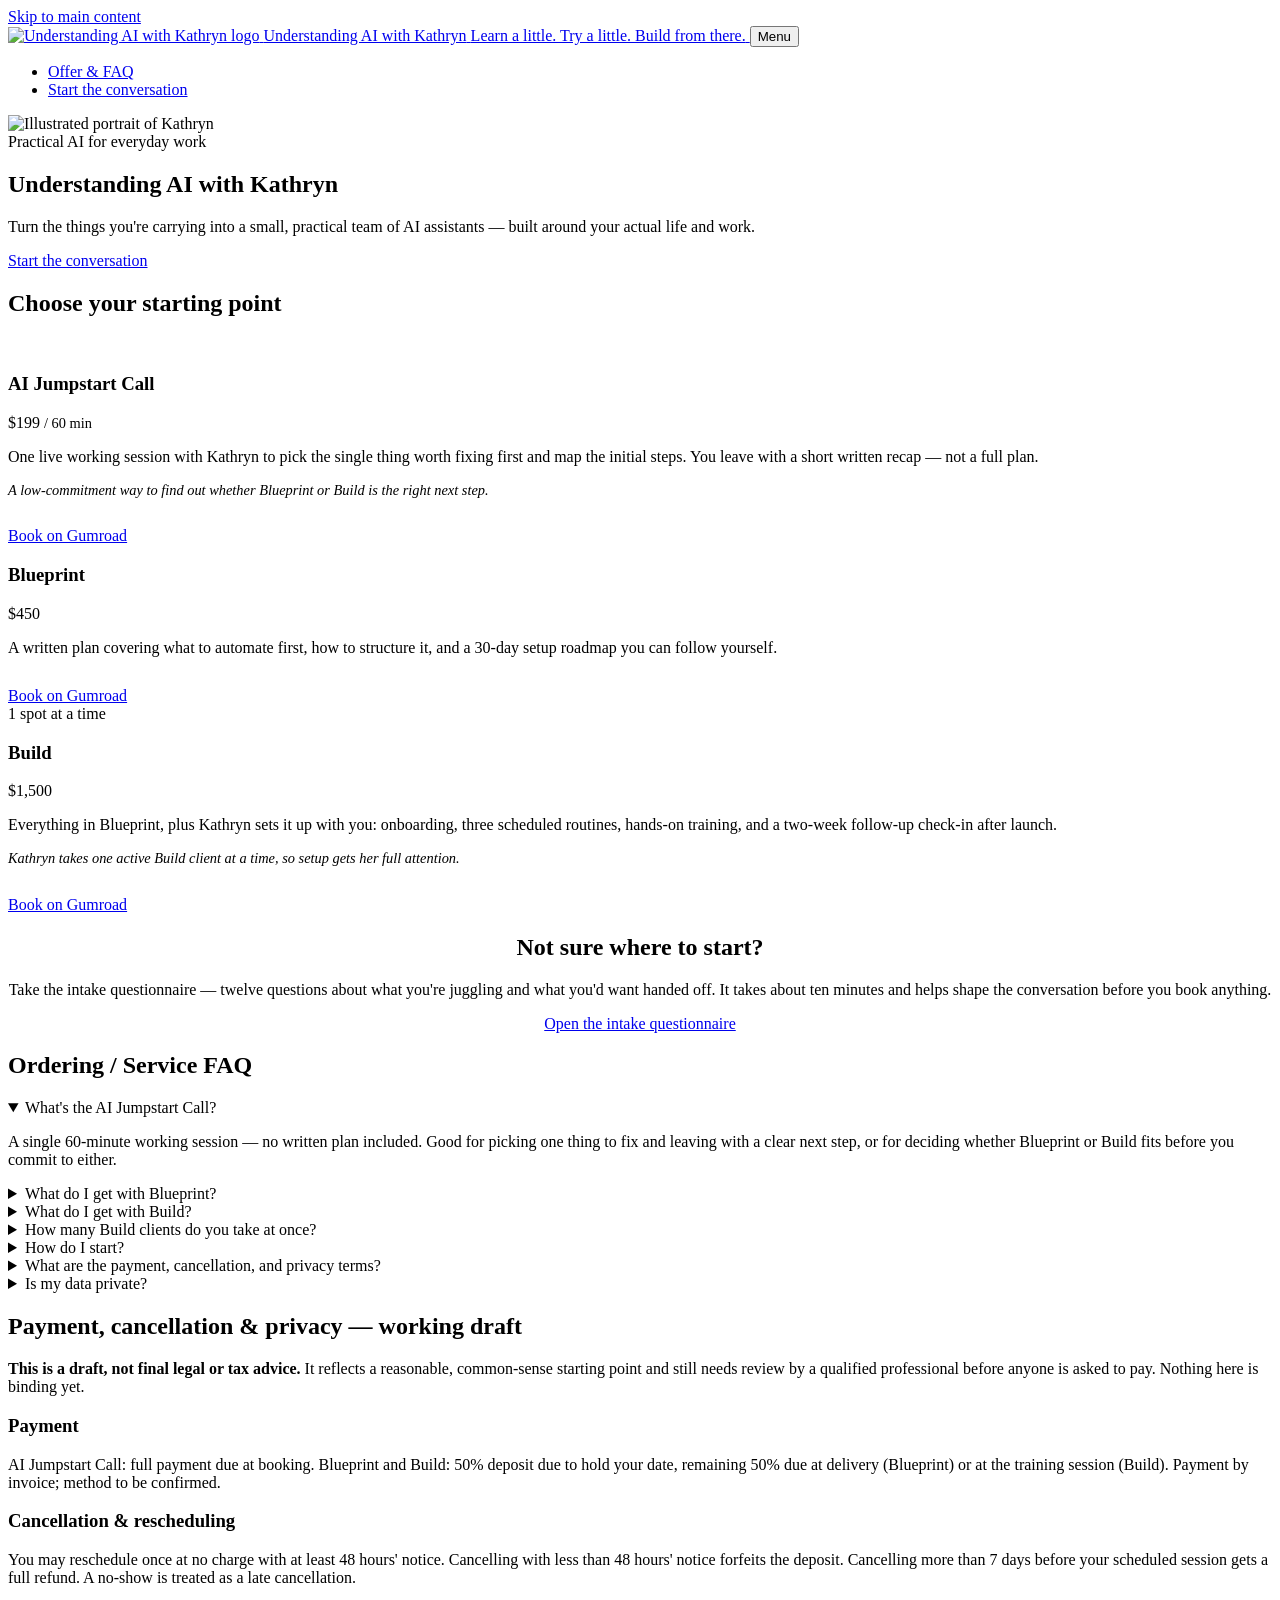
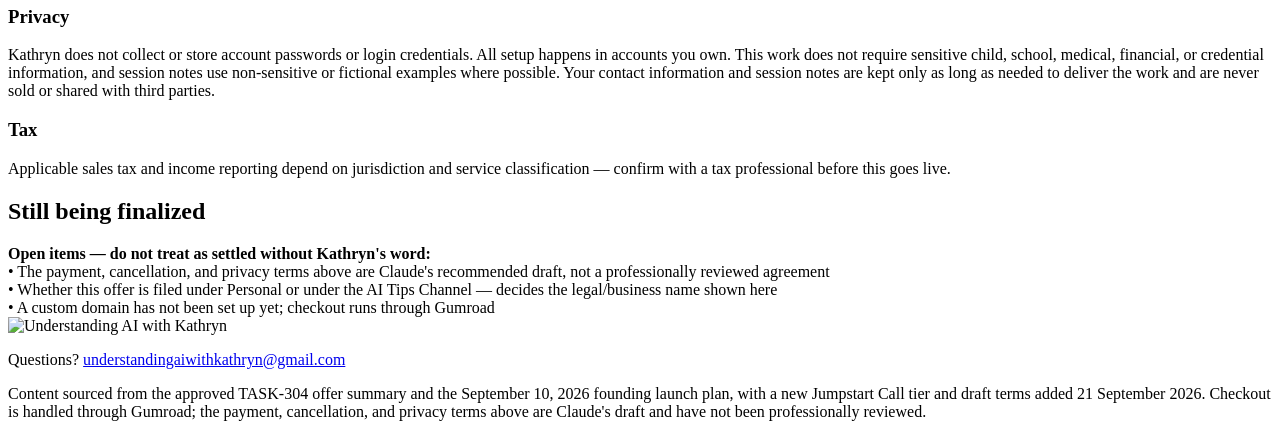
==== index.html @ ce2ab8af "Add files via upload" ====
<!DOCTYPE html>
<html lang="en">
<head>
<meta charset="UTF-8">
<meta name="viewport" content="width=device-width, initial-scale=1.0">
<title>Understanding AI with Kathryn — AI Consulting</title>
<meta name="description" content="Practical AI consulting with Kathryn — book a Jumpstart Call, Blueprint, or Build.">
<meta name="robots" content="noindex, nofollow">
<meta property="og:title" content="Understanding AI with Kathryn">
<meta property="og:description" content="Practical AI consulting with Kathryn — book a Jumpstart Call, Blueprint, or Build.">
<meta property="og:image" content="assets/og-image.jpg">
<meta property="og:type" content="website">
<meta name="twitter:card" content="summary_large_image">
<link rel="icon" href="assets/uaiwk-icon.png">
<link rel="stylesheet" href="assets/brand.css">
</head>
<body>
<a class="skip-link" href="#main">Skip to main content</a>

<header class="site-header">
  <div class="bar">
    <a class="brand-lockup" href="index.html">
      <img src="assets/uaiwk-icon.png" alt="Understanding AI with Kathryn logo">
      <span>
        <span class="name">Understanding AI with Kathryn</span>
        <span class="subline">Learn a little. Try a little. Build from there.</span>
      </span>
    </a>
    <button class="nav-toggle" type="button" aria-controls="primary-nav">Menu</button>
    <nav class="primary-nav" id="primary-nav" aria-label="Primary">
      <ul>
        <li><a href="index.html" aria-current="page">Offer &amp; FAQ</a></li>
        <li><a href="intake.html">Start the conversation</a></li>
      </ul>
    </nav>
  </div>
</header>

<main id="main">

  <section class="hero">
    <div class="wrap">
      <img class="hero-portrait" src="assets/kathryn-portrait.png" alt="Illustrated portrait of Kathryn">
      <div class="eyebrow italic-accent">Practical AI for everyday work</div>
      <h1>Understanding AI with Kathryn</h1>
      <p class="lede">Turn the things you're carrying into a small, practical team of AI assistants — built around your actual life and work.</p>
      <a class="btn" href="intake.html">Start the conversation</a>
    </div>
  </section>

  <div class="wrap">

    <section aria-labelledby="tiers-heading">
      <div class="tiers-heading-row">
        <h2 id="tiers-heading">Choose your starting point</h2>
        <img class="ai-steps-badge" src="assets/ai-steps-badge.png" alt="" aria-hidden="true">
      </div>
      <div class="tiers">
        <div class="tier">
          <h3>AI Jumpstart Call</h3>
          <p class="price">$199 <span style="font-size:.9rem;font-weight:normal;">/ 60 min</span></p>
          <p>One live working session with Kathryn to pick the single thing worth fixing first and map the initial steps. You leave with a short written recap — not a full plan.</p>
          <p style="font-style:italic;color:var(--brown);font-size:.9rem;">A low-commitment way to find out whether Blueprint or Build is the right next step.</p>
          <a class="btn" href="https://5730209363753.gumroad.com/l/ai-jumpstart-call" style="display:inline-block;margin-top:14px;">Book on Gumroad</a>
        </div>
        <div class="tier">
          <h3>Blueprint</h3>
          <p class="price">$450</p>
          <p>A written plan covering what to automate first, how to structure it, and a 30-day setup roadmap you can follow yourself.</p>
          <a class="btn" href="https://5730209363753.gumroad.com/l/blueprint" style="display:inline-block;margin-top:14px;">Book on Gumroad</a>
        </div>
        <div class="tier build">
          <span class="spot-badge">1 spot at a time</span>
          <h3>Build</h3>
          <p class="price">$1,500</p>
          <p>Everything in Blueprint, plus Kathryn sets it up with you: onboarding, three scheduled routines, hands-on training, and a two-week follow-up check-in after launch.</p>
          <p style="font-style:italic;color:var(--brown);font-size:.9rem;">Kathryn takes one active Build client at a time, so setup gets her full attention.</p>
          <a class="btn" href="https://5730209363753.gumroad.com/l/build" style="display:inline-block;margin-top:14px;">Book on Gumroad</a>
        </div>
      </div>
    </section>

    <section aria-labelledby="intake-cta-heading" class="card" style="text-align:center;">
      <h2 id="intake-cta-heading" style="border:none;">Not sure where to start?</h2>
      <p>Take the intake questionnaire — twelve questions about what you're juggling and what you'd want handed off. It takes about ten minutes and helps shape the conversation before you book anything.</p>
      <a class="btn" href="intake.html">Open the intake questionnaire</a>
    </section>

    <section aria-labelledby="faq-heading">
      <h2 id="faq-heading">Ordering / Service FAQ</h2>

      <details class="faq-item" open>
        <summary>What's the AI Jumpstart Call?</summary>
        <p>A single 60-minute working session — no written plan included. Good for picking one thing to fix and leaving with a clear next step, or for deciding whether Blueprint or Build fits before you commit to either.</p>
      </details>
      <details class="faq-item">
        <summary>What do I get with Blueprint?</summary>
        <p>A written plan covering your client journey, onboarding boundaries, and a 30-day setup plan — yours to implement on your own timeline.</p>
      </details>
      <details class="faq-item">
        <summary>What do I get with Build?</summary>
        <p>Everything in Blueprint, plus Kathryn's direct setup work: three scheduled routines built and running, a training walkthrough, a welcome and setup record, and a two-week follow-up to catch anything that needs adjusting.</p>
      </details>
      <details class="faq-item">
        <summary>How many Build clients do you take at once?</summary>
        <p>One at a time, so each setup gets full attention before the next one starts.</p>
      </details>
      <details class="faq-item">
        <summary>How do I start?</summary>
        <p>Choose a tier above and book it through Gumroad, or email <a href="mailto:understandingaiwithkathryn@gmail.com">understandingaiwithkathryn@gmail.com</a> first if you'd rather talk it through. You can also fill out the <a href="intake.html">intake questionnaire</a> before or after booking — it emails your answers to Kathryn, but booking and payment only happen through Gumroad.</p>
      </details>
      <details class="faq-item">
        <summary>What are the payment, cancellation, and privacy terms?</summary>
        <p>Working draft below — not yet finalized by a professional reviewer. Please read it before you book; email Kathryn first if anything is unclear.</p>
      </details>
      <details class="faq-item">
        <summary>Is my data private?</summary>
        <p>Setup happens in accounts you own and control. Kathryn doesn't ask for or store your passwords or account credentials, and this work does not require sensitive child, school, medical, financial, or credential information. Full written privacy terms will be confirmed before setup begins — see the draft below.</p>
      </details>
    </section>

    <section aria-labelledby="terms-heading">
      <h2 id="terms-heading">Payment, cancellation &amp; privacy — working draft</h2>
      <div class="notice" style="margin-bottom:18px;">
        <strong>This is a draft, not final legal or tax advice.</strong> It reflects a reasonable, common-sense starting point and still needs review by a qualified professional before anyone is asked to pay. Nothing here is binding yet.
      </div>

      <h3>Payment</h3>
      <p>AI Jumpstart Call: full payment due at booking. Blueprint and Build: 50% deposit due to hold your date, remaining 50% due at delivery (Blueprint) or at the training session (Build). Payment by invoice; method to be confirmed.</p>

      <h3>Cancellation &amp; rescheduling</h3>
      <p>You may reschedule once at no charge with at least 48 hours' notice. Cancelling with less than 48 hours' notice forfeits the deposit. Cancelling more than 7 days before your scheduled session gets a full refund. A no-show is treated as a late cancellation.</p>

      <h3>Privacy</h3>
      <p>Kathryn does not collect or store account passwords or login credentials. All setup happens in accounts you own. This work does not require sensitive child, school, medical, financial, or credential information, and session notes use non-sensitive or fictional examples where possible. Your contact information and session notes are kept only as long as needed to deliver the work and are never sold or shared with third parties.</p>

      <h3>Tax</h3>
      <p>Applicable sales tax and income reporting depend on jurisdiction and service classification — confirm with a tax professional before this goes live.</p>
    </section>

    <section aria-labelledby="open-heading">
      <h2 id="open-heading">Still being finalized</h2>
      <div class="notice">
        <strong>Open items — do not treat as settled without Kathryn's word:</strong><br>
        &bull; The payment, cancellation, and privacy terms above are Claude's recommended draft, not a professionally reviewed agreement<br>
        &bull; Whether this offer is filed under Personal or under the AI Tips Channel — decides the legal/business name shown here<br>
        &bull; A custom domain has not been set up yet; checkout runs through Gumroad
      </div>
    </section>

  </div>
</main>

<footer class="site-footer">
  <img class="footer-logo" src="assets/footer-logo.jpg" alt="Understanding AI with Kathryn">
  <p>Questions? <a href="mailto:understandingaiwithkathryn@gmail.com">understandingaiwithkathryn@gmail.com</a></p>
  <p>Content sourced from the approved TASK-304 offer summary and the September 10, 2026 founding launch plan, with a new Jumpstart Call tier and draft terms added 21 September 2026. Checkout is handled through Gumroad; the payment, cancellation, and privacy terms above are Claude's draft and have not been professionally reviewed.</p>
</footer>

<script src="assets/site.js"></script>
</body>
</html>
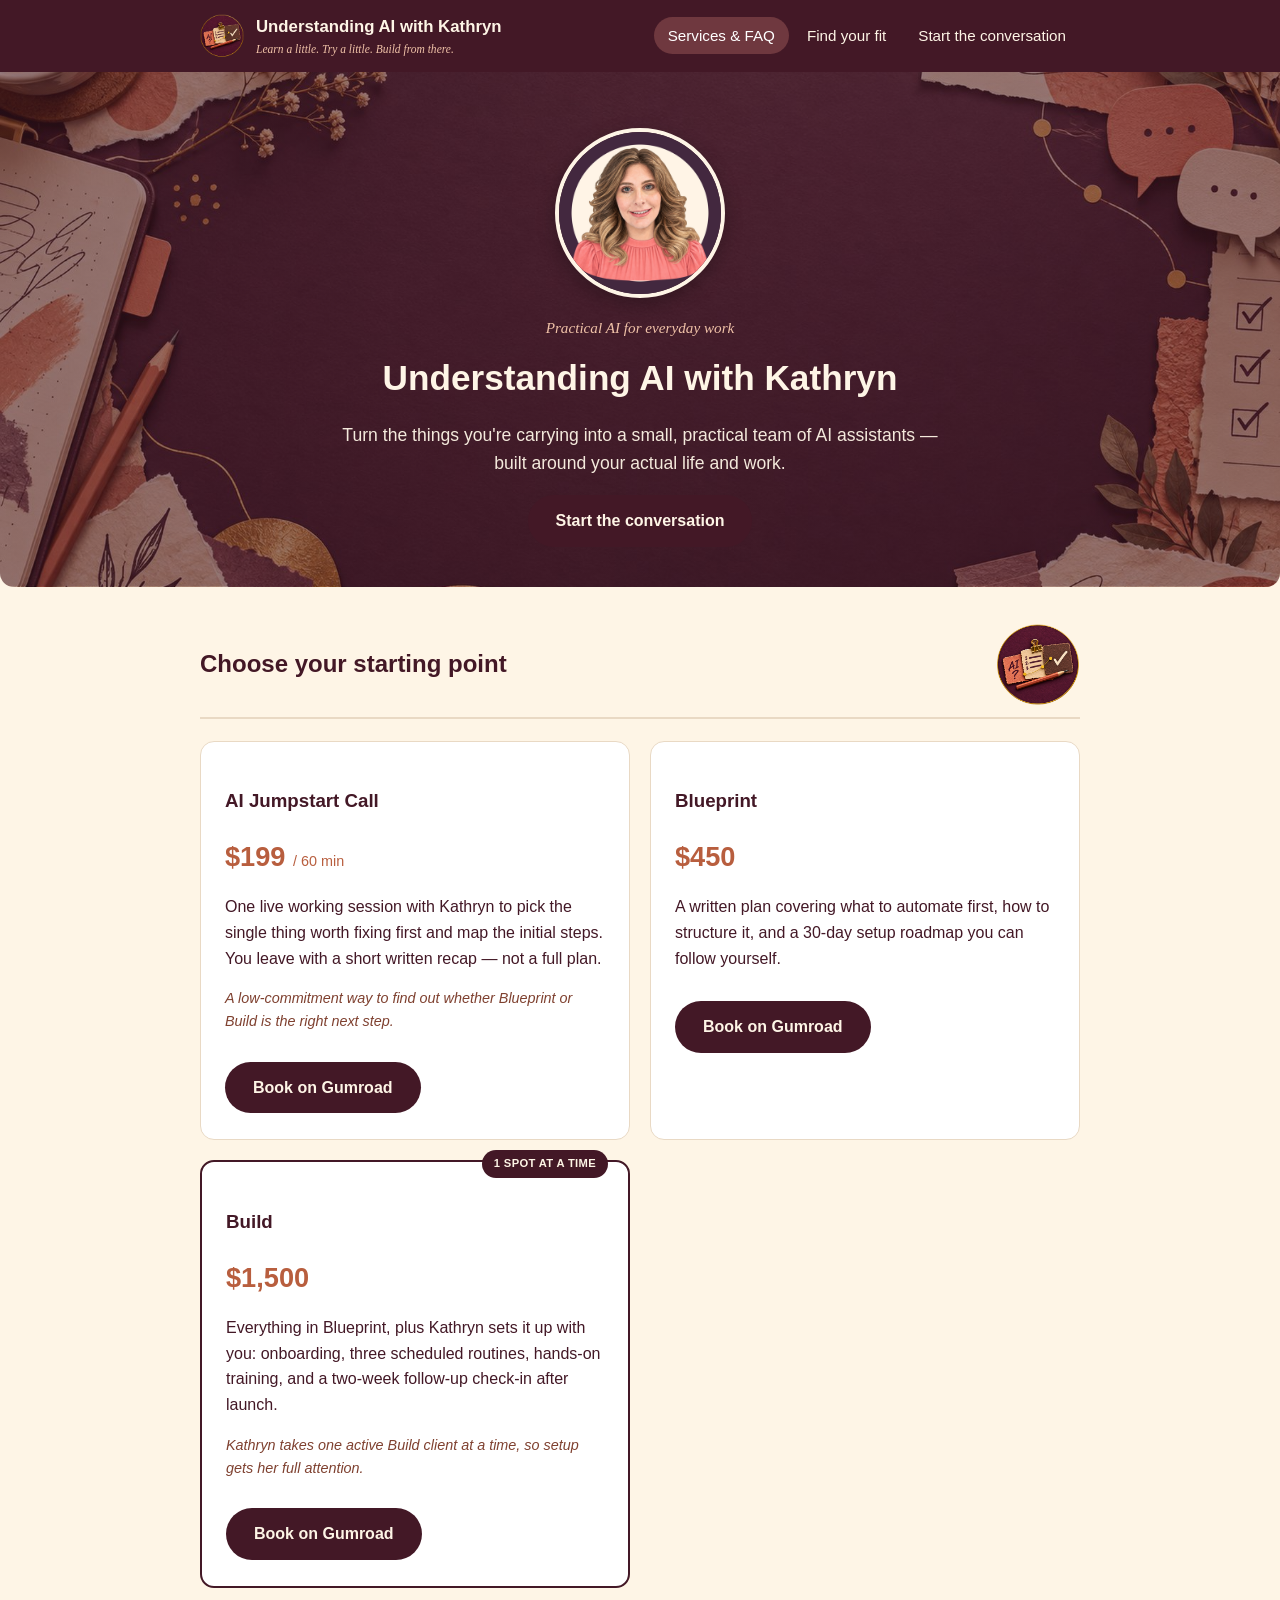
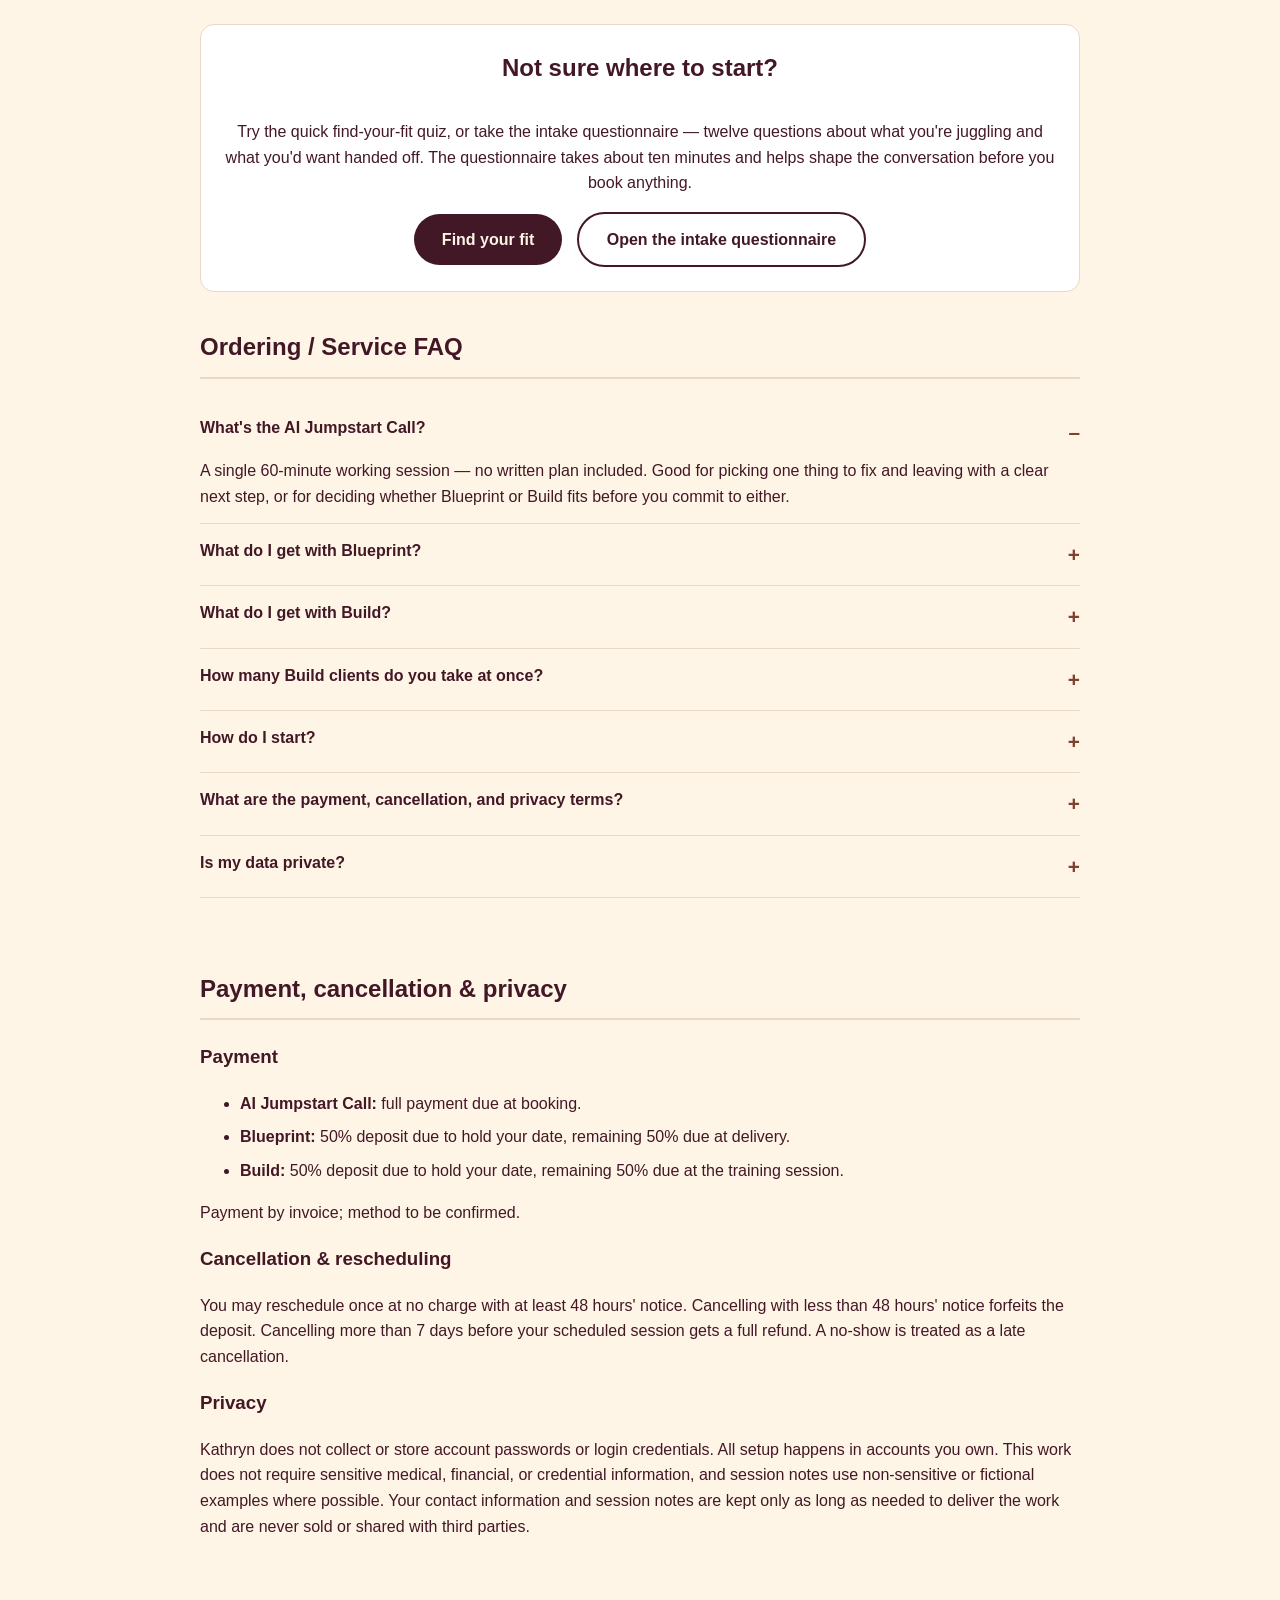
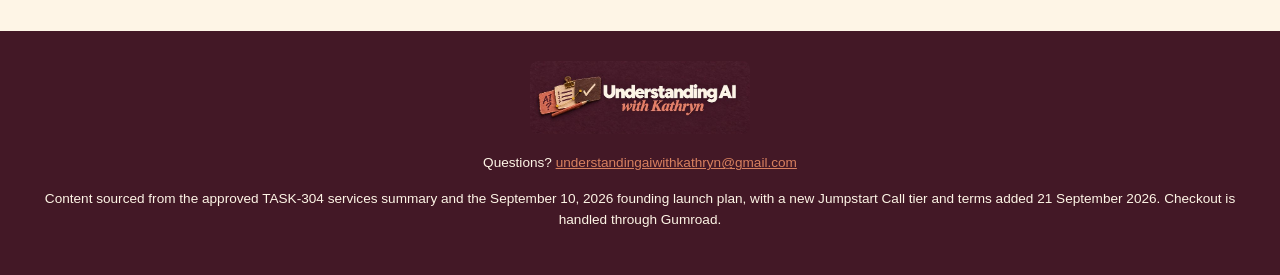
==== commit 6b51f127: "Update index.html" ====
--- a/index.html
+++ b/index.html
@@ -29,7 +29,8 @@
     <button class="nav-toggle" type="button" aria-controls="primary-nav">Menu</button>
     <nav class="primary-nav" id="primary-nav" aria-label="Primary">
       <ul>
-        <li><a href="index.html" aria-current="page">Offer &amp; FAQ</a></li>
+        <li><a href="index.html" aria-current="page">Services &amp; FAQ</a></li>
+        <li><a href="find-your-fit.html">Find your fit</a></li>
         <li><a href="intake.html">Start the conversation</a></li>
       </ul>
     </nav>
@@ -82,8 +83,9 @@
 
     <section aria-labelledby="intake-cta-heading" class="card" style="text-align:center;">
       <h2 id="intake-cta-heading" style="border:none;">Not sure where to start?</h2>
-      <p>Take the intake questionnaire — twelve questions about what you're juggling and what you'd want handed off. It takes about ten minutes and helps shape the conversation before you book anything.</p>
-      <a class="btn" href="intake.html">Open the intake questionnaire</a>
+      <p>Try the quick find-your-fit quiz, or take the intake questionnaire — twelve questions about what you're juggling and what you'd want handed off. The questionnaire takes about ten minutes and helps shape the conversation before you book anything.</p>
+      <a class="btn" href="find-your-fit.html">Find your fit</a>
+      <a class="btn ghost" href="intake.html" style="margin-left:10px;">Open the intake questionnaire</a>
     </section>
 
     <section aria-labelledby="faq-heading">
@@ -111,41 +113,30 @@
       </details>
       <details class="faq-item">
         <summary>What are the payment, cancellation, and privacy terms?</summary>
-        <p>Working draft below — not yet finalized by a professional reviewer. Please read it before you book; email Kathryn first if anything is unclear.</p>
+        <p>See the full terms below before you book; email Kathryn first if anything is unclear.</p>
       </details>
       <details class="faq-item">
         <summary>Is my data private?</summary>
-        <p>Setup happens in accounts you own and control. Kathryn doesn't ask for or store your passwords or account credentials, and this work does not require sensitive child, school, medical, financial, or credential information. Full written privacy terms will be confirmed before setup begins — see the draft below.</p>
+        <p>Setup happens in accounts you own and control. Kathryn doesn't ask for or store your passwords or account credentials, and this work does not require sensitive medical, financial, or credential information. Full written privacy terms are below.</p>
       </details>
     </section>
 
     <section aria-labelledby="terms-heading">
-      <h2 id="terms-heading">Payment, cancellation &amp; privacy — working draft</h2>
-      <div class="notice" style="margin-bottom:18px;">
-        <strong>This is a draft, not final legal or tax advice.</strong> It reflects a reasonable, common-sense starting point and still needs review by a qualified professional before anyone is asked to pay. Nothing here is binding yet.
-      </div>
+      <h2 id="terms-heading">Payment, cancellation &amp; privacy</h2>
 
       <h3>Payment</h3>
-      <p>AI Jumpstart Call: full payment due at booking. Blueprint and Build: 50% deposit due to hold your date, remaining 50% due at delivery (Blueprint) or at the training session (Build). Payment by invoice; method to be confirmed.</p>
+      <ul class="plain">
+        <li><strong>AI Jumpstart Call:</strong> full payment due at booking.</li>
+        <li><strong>Blueprint:</strong> 50% deposit due to hold your date, remaining 50% due at delivery.</li>
+        <li><strong>Build:</strong> 50% deposit due to hold your date, remaining 50% due at the training session.</li>
+      </ul>
+      <p>Payment by invoice; method to be confirmed.</p>
 
       <h3>Cancellation &amp; rescheduling</h3>
       <p>You may reschedule once at no charge with at least 48 hours' notice. Cancelling with less than 48 hours' notice forfeits the deposit. Cancelling more than 7 days before your scheduled session gets a full refund. A no-show is treated as a late cancellation.</p>
 
       <h3>Privacy</h3>
-      <p>Kathryn does not collect or store account passwords or login credentials. All setup happens in accounts you own. This work does not require sensitive child, school, medical, financial, or credential information, and session notes use non-sensitive or fictional examples where possible. Your contact information and session notes are kept only as long as needed to deliver the work and are never sold or shared with third parties.</p>
-
-      <h3>Tax</h3>
-      <p>Applicable sales tax and income reporting depend on jurisdiction and service classification — confirm with a tax professional before this goes live.</p>
-    </section>
-
-    <section aria-labelledby="open-heading">
-      <h2 id="open-heading">Still being finalized</h2>
-      <div class="notice">
-        <strong>Open items — do not treat as settled without Kathryn's word:</strong><br>
-        &bull; The payment, cancellation, and privacy terms above are Claude's recommended draft, not a professionally reviewed agreement<br>
-        &bull; Whether this offer is filed under Personal or under the AI Tips Channel — decides the legal/business name shown here<br>
-        &bull; A custom domain has not been set up yet; checkout runs through Gumroad
-      </div>
+      <p>Kathryn does not collect or store account passwords or login credentials. All setup happens in accounts you own. This work does not require sensitive medical, financial, or credential information, and session notes use non-sensitive or fictional examples where possible. Your contact information and session notes are kept only as long as needed to deliver the work and are never sold or shared with third parties.</p>
     </section>
 
   </div>
@@ -154,7 +145,7 @@
 <footer class="site-footer">
   <img class="footer-logo" src="assets/footer-logo.jpg" alt="Understanding AI with Kathryn">
   <p>Questions? <a href="mailto:understandingaiwithkathryn@gmail.com">understandingaiwithkathryn@gmail.com</a></p>
-  <p>Content sourced from the approved TASK-304 offer summary and the September 10, 2026 founding launch plan, with a new Jumpstart Call tier and draft terms added 21 September 2026. Checkout is handled through Gumroad; the payment, cancellation, and privacy terms above are Claude's draft and have not been professionally reviewed.</p>
+  <p>Content sourced from the approved TASK-304 services summary and the September 10, 2026 founding launch plan, with a new Jumpstart Call tier and terms added 21 September 2026. Checkout is handled through Gumroad.</p>
 </footer>
 
 <script src="assets/site.js"></script>
--- a/assets/brand.css
+++ b/assets/brand.css
@@ -0,0 +1,502 @@
+/* Understanding AI with Kathryn — brand tokens
+   Source: the actual UAIWK ENTITY/Logo + Social Media assets in Drive (sampled 21 Sept 2026),
+   not the earlier TASK-420 channel-art placeholder. Trebuchet MS + Georgia Italic accents.
+   Contrast checked: cream-on-plum ~14:1, coral-on-plum & plum-on-coral ~5.1:1 (AA),
+   brown-on-cream ~7.2:1 (AAA). Coral is never used as small text on cream — brown or plum carry
+   text there instead; coral is reserved for large/bold numerals and plum-backed badges. */
+
+:root{
+  --plum:#431826;
+  --plum-soft:#5c2436;
+  --cream:#FEF5E6;
+  --cream-deep:#F5E6CC;
+  --coral:#D8805F;
+  --coral-deep:#B85E3E;
+  --coral-hover:#8F4128; /* darker than coral-deep — used only where cream text sits on top of it */
+  --brown:#7F4130;
+  --gold:#C9962C;
+  --ink:var(--plum);
+  --border:#e9d9c4;
+  --focus:#1d5fae; /* distinct, non-brand focus color so focus rings never disappear on coral/plum */
+  --radius:14px;
+  --max:920px;
+}
+
+*{box-sizing:border-box;}
+html{scroll-behavior:smooth;}
+body{
+  margin:0;
+  background:var(--cream);
+  color:var(--ink);
+  font-family:"Trebuchet MS","Segoe UI",Verdana,sans-serif;
+  line-height:1.6;
+  -webkit-font-smoothing:antialiased;
+}
+
+.italic-accent{
+  font-family:Georgia,"Times New Roman",serif;
+  font-style:italic;
+}
+
+a{color:var(--plum);}
+a:not(.btn):hover{color:var(--brown);}
+
+/* Visible on every interactive element — coral and plum both fail as focus rings in places, so focus always uses --focus */
+:focus-visible{
+  outline:3px solid var(--focus);
+  outline-offset:2px;
+  border-radius:4px;
+}
+
+.skip-link{
+  position:absolute;
+  left:-999px;
+  top:auto;
+  background:var(--plum);
+  color:var(--cream);
+  padding:12px 20px;
+  border-radius:0 0 8px 0;
+  z-index:1000;
+}
+.skip-link:focus{
+  left:0;
+  top:0;
+}
+
+.wrap{
+  max-width:var(--max);
+  margin:0 auto;
+  padding:0 20px;
+}
+
+/* Site header / nav */
+header.site-header{
+  background:var(--plum);
+  color:var(--cream);
+}
+header.site-header .bar{
+  display:flex;
+  align-items:center;
+  justify-content:space-between;
+  padding:14px 20px;
+  max-width:var(--max);
+  margin:0 auto;
+}
+.brand-lockup{
+  display:flex;
+  align-items:center;
+  gap:12px;
+  color:var(--cream);
+  text-decoration:none;
+}
+.brand-lockup img{
+  width:44px;
+  height:44px;
+  object-fit:contain;
+}
+.brand-lockup .name{
+  font-weight:bold;
+  font-size:1.05rem;
+  line-height:1.15;
+}
+.brand-lockup .subline{
+  display:block;
+  font-family:Georgia,serif;
+  font-style:italic;
+  font-size:.72rem;
+  color:#f0c2a8; /* lighter tint of coral — coral itself is a touch low-contrast at this size on plum */
+  font-weight:normal;
+}
+
+nav.primary-nav ul{
+  list-style:none;
+  display:flex;
+  gap:4px;
+  margin:0;
+  padding:0;
+}
+nav.primary-nav a{
+  color:var(--cream);
+  text-decoration:none;
+  padding:10px 14px;
+  border-radius:999px;
+  font-size:.95rem;
+}
+nav.primary-nav a:hover,
+nav.primary-nav a[aria-current="page"]{
+  background:rgba(244,152,134,.25);
+  color:#fff;
+}
+
+.nav-toggle{
+  display:none;
+  background:none;
+  border:2px solid var(--coral);
+  color:var(--cream);
+  border-radius:8px;
+  padding:8px 12px;
+  font-size:1rem;
+}
+
+@media (max-width:720px){
+  .nav-toggle{display:inline-block;}
+  nav.primary-nav{
+    display:none;
+    width:100%;
+  }
+  nav.primary-nav.open{display:block;}
+  nav.primary-nav ul{
+    flex-direction:column;
+    padding:10px 0 16px;
+  }
+  header.site-header .bar{flex-wrap:wrap;}
+}
+
+/* Hero */
+.hero{
+  padding:56px 20px 40px;
+  text-align:center;
+  background-image:linear-gradient(rgba(67,24,38,.55),rgba(67,24,38,.55)),url("hero-bg.jpg");
+  background-size:cover;
+  background-position:center;
+  border-radius:0 0 var(--radius) var(--radius);
+}
+.hero .eyebrow{
+  font-family:Georgia,serif;
+  font-style:italic;
+  color:#f0c2a8;
+  margin-bottom:10px;
+  font-size:.95rem;
+}
+.hero h1{
+  font-size:2.2rem;
+  margin:0 0 14px;
+  color:var(--cream);
+}
+.hero p.lede{
+  max-width:600px;
+  margin:0 auto 18px;
+  font-size:1.1rem;
+  color:var(--cream);
+  opacity:.95;
+}
+.hero-portrait{
+  width:170px;
+  height:170px;
+  object-fit:cover;
+  border-radius:50%;
+  border:4px solid var(--cream);
+  box-shadow:0 6px 18px rgba(0,0,0,.25);
+  margin:0 auto 18px;
+  display:block;
+}
+.trust-badge{
+  display:inline-block;
+  background:var(--coral);
+  color:var(--plum);
+  font-weight:bold;
+  font-size:.85rem;
+  padding:8px 18px;
+  border-radius:999px;
+}
+
+main{display:block;}
+section{padding:36px 0;}
+h2{
+  font-size:1.5rem;
+  border-bottom:2px solid var(--border);
+  padding-bottom:10px;
+  margin:0 0 22px;
+  color:var(--plum);
+}
+h3{color:var(--plum);}
+
+.card{
+  background:#fff;
+  border:1px solid var(--border);
+  border-radius:var(--radius);
+  padding:24px;
+}
+
+.tiers{
+  display:grid;
+  grid-template-columns:1fr 1fr;
+  gap:20px;
+}
+@media (max-width:640px){ .tiers{grid-template-columns:1fr;} }
+
+.tier{
+  position:relative;
+  background:#fff;
+  border:1px solid var(--border);
+  border-radius:var(--radius);
+  padding:26px 24px;
+}
+.tier.build{
+  border:2px solid var(--plum);
+}
+.tier .spot-badge{
+  position:absolute;
+  top:-12px;
+  right:20px;
+  background:var(--plum);
+  color:var(--cream);
+  font-size:.7rem;
+  font-weight:bold;
+  text-transform:uppercase;
+  letter-spacing:.03em;
+  padding:5px 12px;
+  border-radius:999px;
+}
+.tier .price{
+  font-size:1.7rem;
+  font-weight:bold;
+  color:var(--coral-deep); /* large/bold text — 4.1–4.5:1 on white/cream clears the large-text AA floor */
+  margin:2px 0 14px;
+}
+
+details.faq-item{
+  border-bottom:1px solid var(--border);
+  padding:14px 0;
+}
+details.faq-item summary{
+  font-weight:bold;
+  cursor:pointer;
+  display:flex;
+  justify-content:space-between;
+  list-style:none;
+}
+details.faq-item summary::-webkit-details-marker{display:none;}
+details.faq-item summary::after{
+  content:"+";
+  color:var(--brown);
+  font-size:1.3rem;
+  margin-left:12px;
+}
+details.faq-item[open] summary::after{content:"–";}
+details.faq-item p{margin:10px 0 0;}
+
+.notice{
+  border:1px dashed var(--coral-deep);
+  background:var(--cream-deep);
+  border-radius:12px;
+  padding:16px 18px;
+  font-size:.92rem;
+}
+.notice strong{color:var(--plum);}
+
+.notice.internal{
+  border:2px solid var(--plum);
+  background:var(--plum);
+  color:var(--cream);
+  padding:14px 18px;
+  border-radius:10px;
+  font-weight:bold;
+  text-align:center;
+}
+.notice.internal a{color:var(--coral);}
+
+/* Forms */
+fieldset{
+  border:1px solid var(--border);
+  border-radius:12px;
+  padding:18px;
+  margin:0 0 22px;
+}
+legend{
+  font-weight:bold;
+  color:var(--plum);
+  padding:0 8px;
+}
+.field{margin-bottom:18px;}
+.field label{
+  display:block;
+  font-weight:bold;
+  margin-bottom:6px;
+}
+.field .hint{
+  display:block;
+  font-weight:normal;
+  font-size:.85rem;
+  color:#6b5566;
+  margin-top:2px;
+}
+input[type="text"],
+input[type="date"],
+input[type="time"],
+select,
+textarea{
+  width:100%;
+  font:inherit;
+  padding:10px 12px;
+  border:1px solid var(--border);
+  border-radius:8px;
+  background:#fff;
+  color:var(--ink);
+}
+textarea{min-height:80px;resize:vertical;}
+fieldset .radio-row{display:flex;gap:18px;flex-wrap:wrap;}
+fieldset .radio-row label{
+  font-weight:normal;
+  display:flex;
+  align-items:center;
+  gap:6px;
+}
+
+.btn{
+  display:inline-block;
+  background:var(--plum);
+  color:var(--cream);
+  border:none;
+  border-radius:999px;
+  padding:13px 28px;
+  font:inherit;
+  font-weight:bold;
+  cursor:pointer;
+  text-decoration:none;
+}
+.btn:hover{background:var(--coral-hover);color:var(--cream);}
+.btn.ghost{
+  background:transparent;
+  border:2px solid var(--plum);
+  color:var(--plum);
+}
+.btn[disabled]{opacity:.5;cursor:not-allowed;}
+
+.form-status{
+  margin-top:16px;
+  padding:14px 16px;
+  border-radius:10px;
+  background:var(--cream-deep);
+  border:1px solid var(--coral-deep);
+  display:none;
+}
+.form-status.show{display:block;}
+.form-status[role="alert"]{font-weight:bold;}
+
+.demo-flag{
+  display:inline-block;
+  background:var(--coral);
+  color:var(--plum);
+  font-size:.72rem;
+  font-weight:bold;
+  text-transform:uppercase;
+  letter-spacing:.04em;
+  padding:4px 10px;
+  border-radius:999px;
+  margin-bottom:10px;
+}
+
+footer.site-footer{
+  background:var(--plum);
+  color:var(--cream);
+  padding:30px 20px;
+  margin-top:40px;
+  font-size:.85rem;
+  text-align:center;
+}
+footer.site-footer a{color:var(--coral);}
+footer.site-footer .footer-logo{
+  display:block;
+  width:220px;
+  max-width:70%;
+  margin:0 auto 18px;
+  border-radius:8px;
+}
+
+/* Decorative section art */
+.tiers-heading-row{
+  display:flex;
+  align-items:center;
+  justify-content:space-between;
+  gap:18px;
+  flex-wrap:wrap;
+  border-bottom:2px solid var(--border);
+  padding-bottom:10px;
+  margin:0 0 22px;
+}
+.tiers-heading-row h2{
+  border:none;
+  padding:0;
+  margin:0;
+}
+.ai-steps-badge{
+  width:84px;
+  height:84px;
+  object-fit:contain;
+  border-radius:50%;
+  flex-shrink:0;
+}
+
+.section-banner{
+  width:100%;
+  max-width:640px;
+  display:block;
+  margin:0 auto 24px;
+  border-radius:var(--radius);
+  box-shadow:0 6px 18px rgba(67,24,38,.18);
+}
+
+/* Internal workspace variant */
+body.internal{
+  background:#fbf2e4;
+}
+header.site-header.internal-header{
+  background:var(--plum);
+  border-bottom:5px solid var(--coral);
+}
+.internal-index-list{
+  list-style:none;
+  padding:0;
+  display:grid;
+  gap:14px;
+}
+.internal-index-list a{
+  display:block;
+  background:#fff;
+  border:1px solid var(--border);
+  border-radius:12px;
+  padding:16px 18px;
+  text-decoration:none;
+  color:var(--plum);
+  font-weight:bold;
+}
+.internal-index-list a:hover{border-color:var(--plum);}
+.internal-index-list span{
+  display:block;
+  font-weight:normal;
+  font-size:.85rem;
+  color:#6b5566;
+  margin-top:4px;
+}
+
+.table-wrap{
+  overflow-x:auto;
+  -webkit-overflow-scrolling:touch;
+  margin:0 0 20px;
+  border:1px solid transparent; /* gives focus-visible something to outline against */
+}
+.table-wrap table.record-table{margin-bottom:0;}
+
+table.record-table{
+  width:100%;
+  border-collapse:collapse;
+  margin:0 0 20px;
+  font-size:.92rem;
+}
+table.record-table th,
+table.record-table td{
+  border:1px solid var(--border);
+  padding:8px 10px;
+  text-align:left;
+  vertical-align:top;
+}
+table.record-table th{background:var(--cream-deep);}
+
+ol.timeline li, ul.plain li{margin-bottom:8px;}
+
+.breadcrumb{
+  font-size:.85rem;
+  margin-bottom:18px;
+}
+.breadcrumb a{color:var(--plum);}
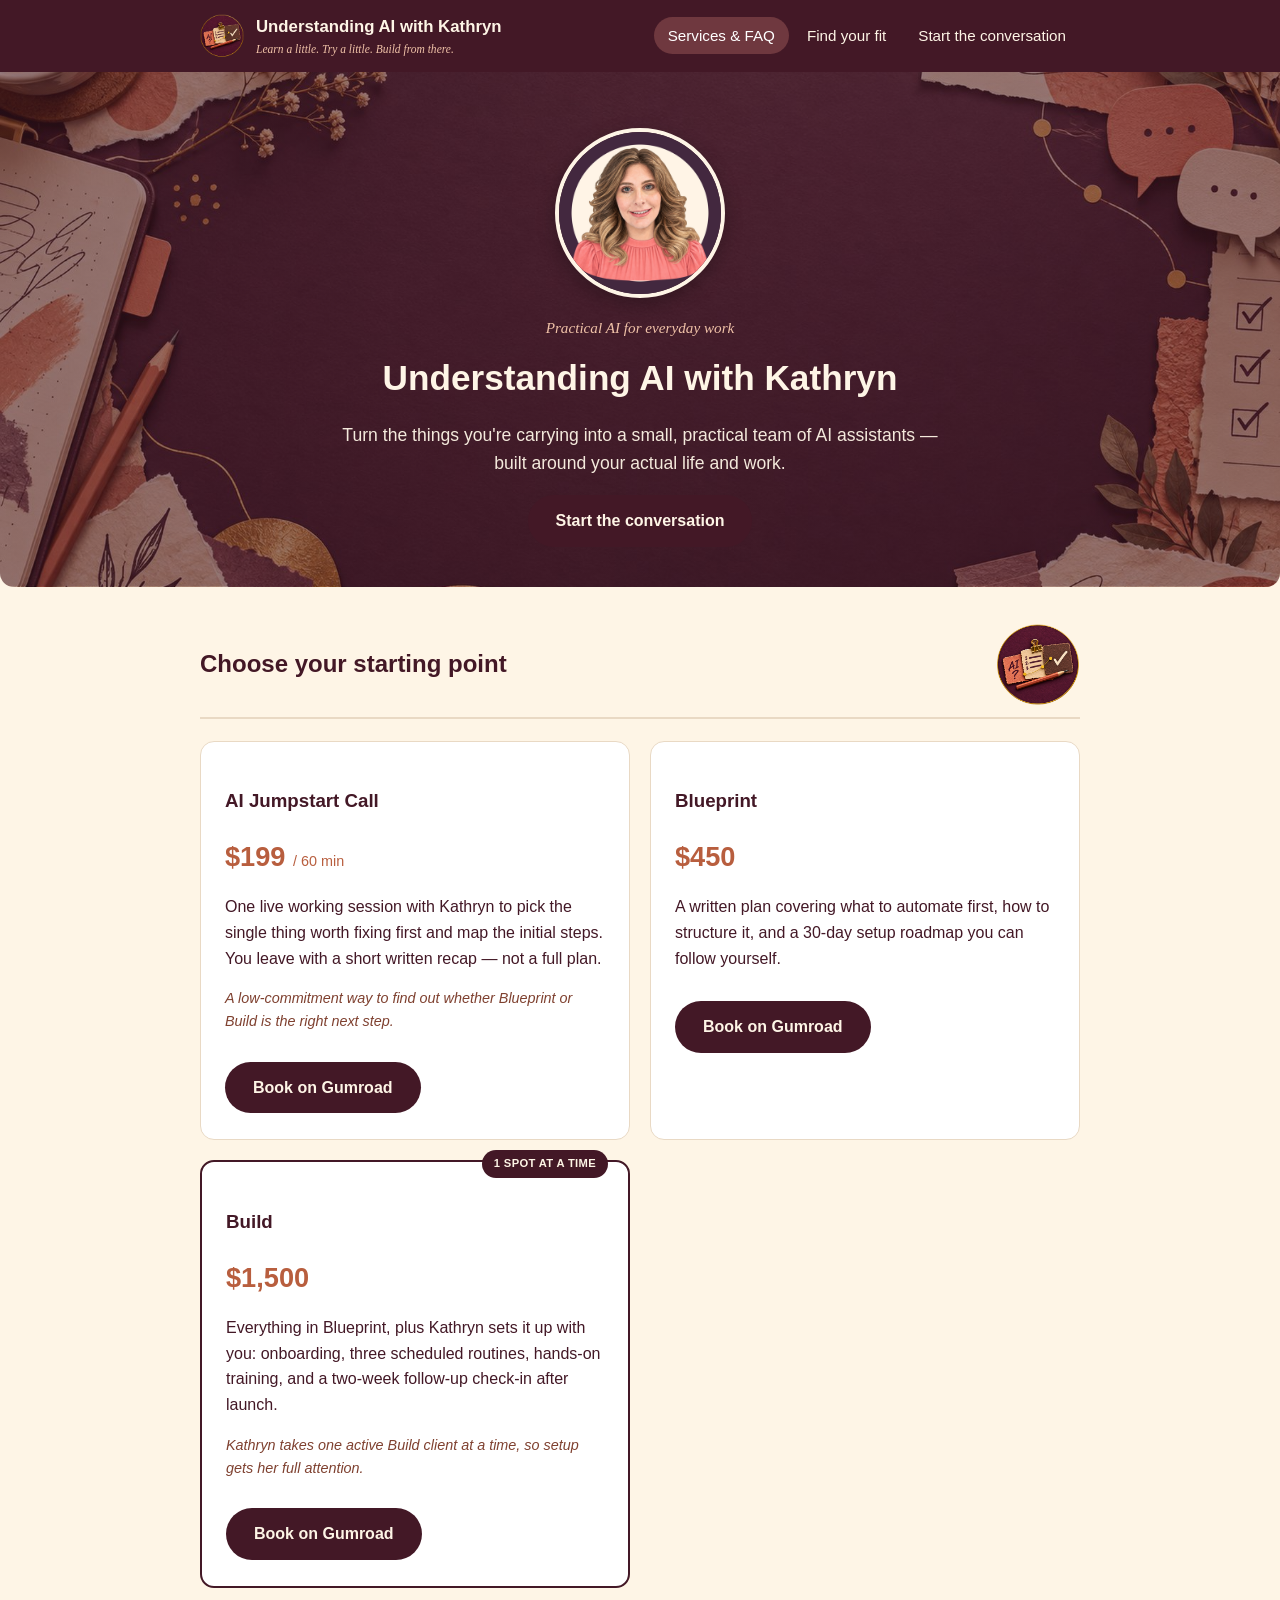
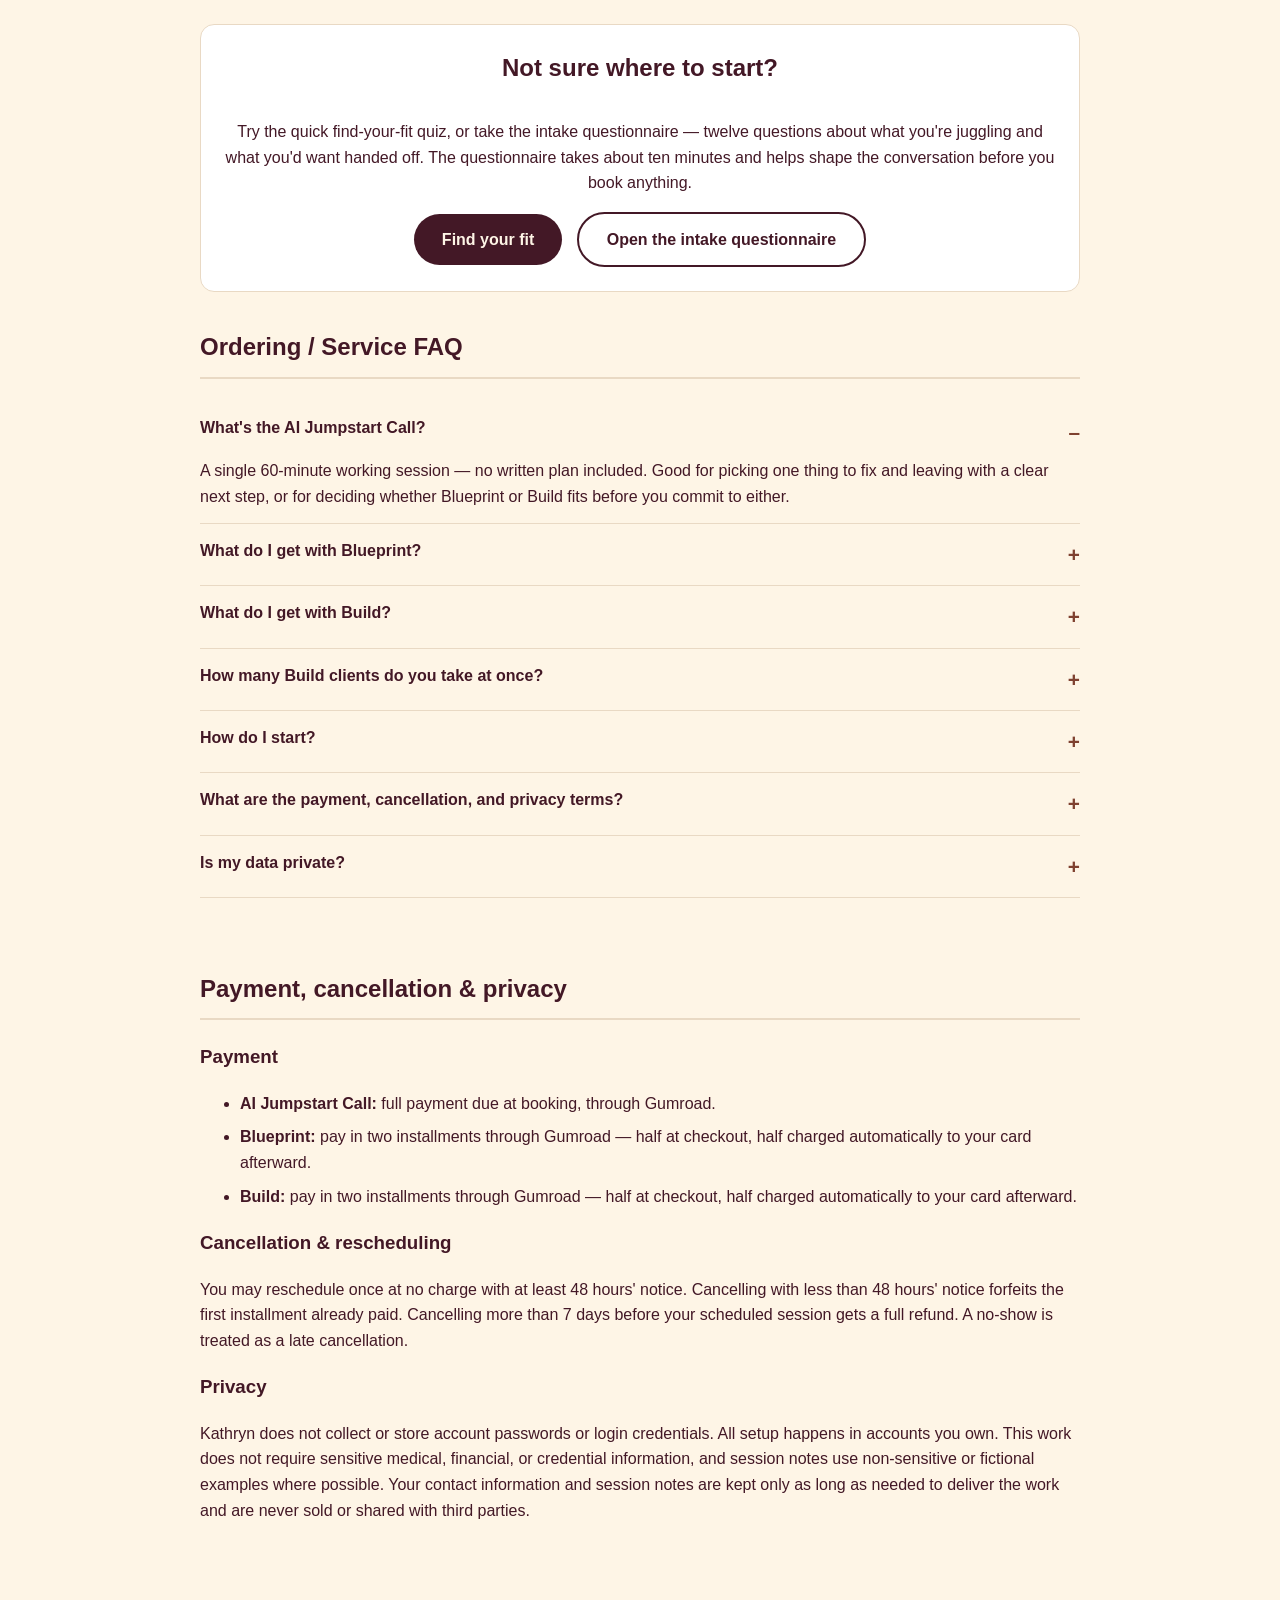
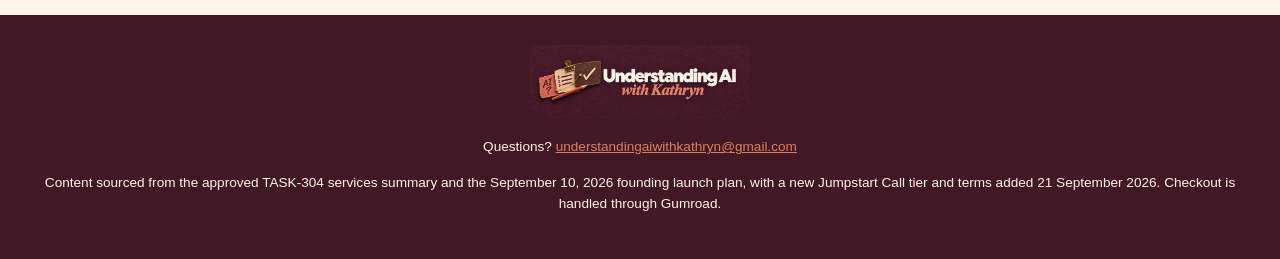
==== commit 0717db8b: "Update index.html" ====
--- a/index.html
+++ b/index.html
@@ -126,14 +126,13 @@
 
       <h3>Payment</h3>
       <ul class="plain">
-        <li><strong>AI Jumpstart Call:</strong> full payment due at booking.</li>
-        <li><strong>Blueprint:</strong> 50% deposit due to hold your date, remaining 50% due at delivery.</li>
-        <li><strong>Build:</strong> 50% deposit due to hold your date, remaining 50% due at the training session.</li>
+        <li><strong>AI Jumpstart Call:</strong> full payment due at booking, through Gumroad.</li>
+        <li><strong>Blueprint:</strong> pay in two installments through Gumroad — half at checkout, half charged automatically to your card afterward.</li>
+        <li><strong>Build:</strong> pay in two installments through Gumroad — half at checkout, half charged automatically to your card afterward.</li>
       </ul>
-      <p>Payment by invoice; method to be confirmed.</p>
 
       <h3>Cancellation &amp; rescheduling</h3>
-      <p>You may reschedule once at no charge with at least 48 hours' notice. Cancelling with less than 48 hours' notice forfeits the deposit. Cancelling more than 7 days before your scheduled session gets a full refund. A no-show is treated as a late cancellation.</p>
+      <p>You may reschedule once at no charge with at least 48 hours' notice. Cancelling with less than 48 hours' notice forfeits the first installment already paid. Cancelling more than 7 days before your scheduled session gets a full refund. A no-show is treated as a late cancellation.</p>
 
       <h3>Privacy</h3>
       <p>Kathryn does not collect or store account passwords or login credentials. All setup happens in accounts you own. This work does not require sensitive medical, financial, or credential information, and session notes use non-sensitive or fictional examples where possible. Your contact information and session notes are kept only as long as needed to deliver the work and are never sold or shared with third parties.</p>
